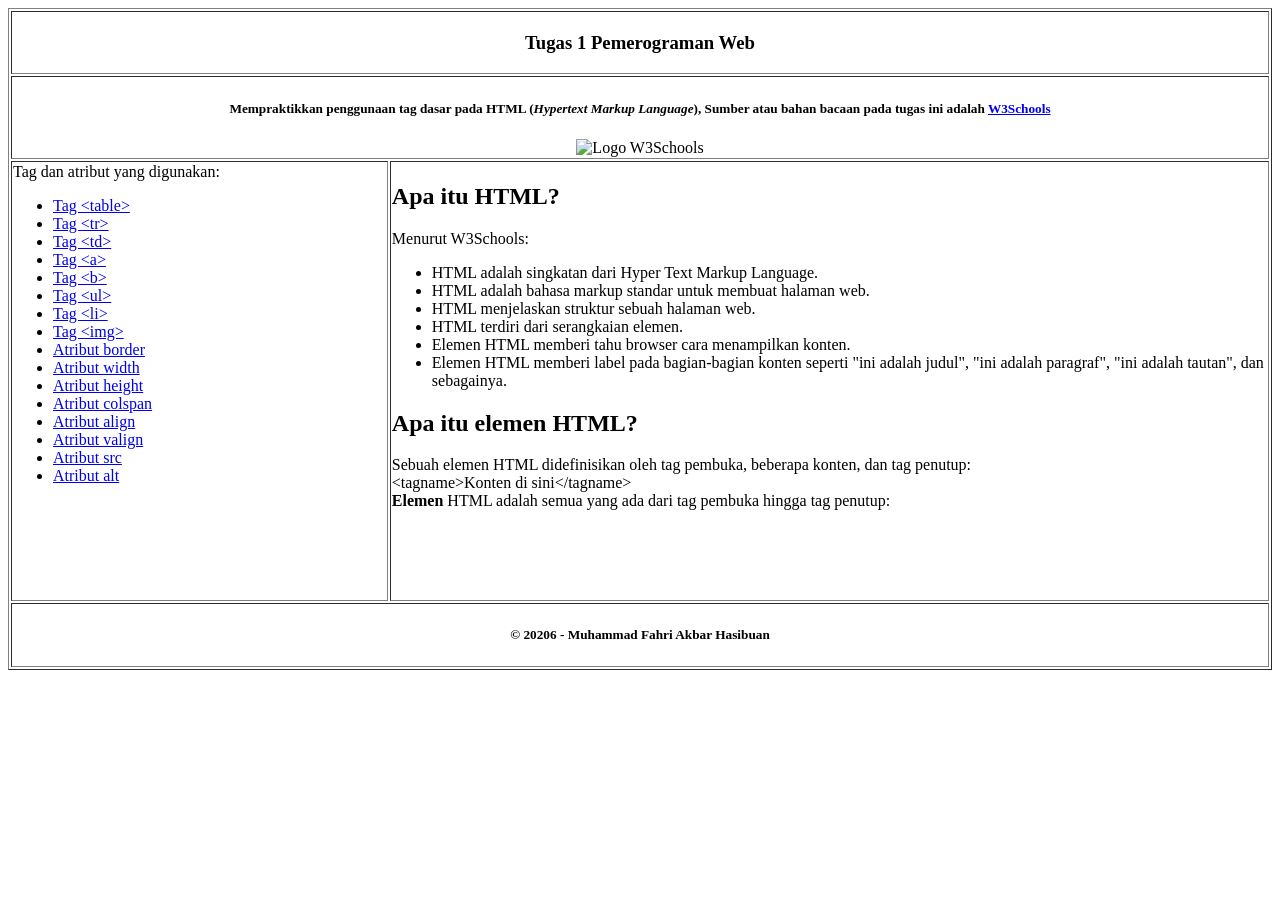
==== index.html @ f9653ac9 "Add files via upload" ====
<!DOCTYPE html>
<html lang="en">
<head>
    <meta charset="UTF-8">
    <meta name="viewport" content="width=device-width, initial-scale=1.0">
    <title>Tugas Pertemuan 1 Pemerograman Web</title>
</head>
<body>
    <table border="1" width="100%">
        <!-- Header -->
        <tr>
            <td align="center" colspan="2">
                <h3>Tugas 1 Pemerograman Web</h3>
            </td>
        </tr>
        <!-- Article -->
        <tr>
            <td align="center" colspan="2">
                <h5>Mempraktikkan penggunaan tag dasar pada HTML (<i>Hypertext Markup Language</i>), Sumber atau bahan bacaan pada tugas ini adalah
                    <a href="https://www.w3schools.com/">W3Schools</a>
                </h5>
                <img
                    src="https://upload.wikimedia.org/wikipedia/commons/thumb/a/a0/W3Schools_logo.svg/960px-W3Schools_logo.svg.png?utm_source=id.wikipedia.org&utm_campaign=index&utm_content=thumbnail"
                    alt="Logo W3Schools"
                    width="40">
            </td>
        </tr>
        <!-- Main Content -->
        <tr height="440">
            <!-- Sidebar -->
            <td width="30%" valign="top">
                Tag dan atribut yang digunakan:
                <br>
                <ul>
                    <li><a href="#">Tag &lt;table&gt;</a></li>
                    <li><a href="#">Tag &lt;tr&gt;</a></li>
                    <li><a href="#">Tag &lt;td&gt;</a></li>
                    <li><a href="#">Tag &lt;a&gt;</a></li>
                    <li><a href="#">Tag &lt;b&gt;</a></li>
                    <li><a href="#">Tag &lt;ul&gt;</a></li>
                    <li><a href="#">Tag &lt;li&gt;</a></li>
                    <li><a href="#">Tag &lt;img&gt;</a></li>
                    <li><a href="#">Atribut border</a></li>
                    <li><a href="#">Atribut width</a></li>
                    <li><a href="#">Atribut height</a></li>
                    <li><a href="#">Atribut colspan</a></li>
                    <li><a href="#">Atribut align</a></li>  
                    <li><a href="#">Atribut valign</a></li>
                    <li><a href="#">Atribut src</a></li>
                    <li><a href="#">Atribut alt</a></li>
                </ul>
            </td>
            <!-- Content -->
            <td width="70%" valign="top">
                <h2>Apa itu HTML?</h2>
                <p>Menurut W3Schools:</p>
                <ul>
                    <li>HTML adalah singkatan dari Hyper Text Markup Language.</li>
                    <li>HTML adalah bahasa markup standar untuk membuat halaman web.</li>
                    <li>HTML menjelaskan struktur sebuah halaman web.</li>
                    <li>HTML terdiri dari serangkaian elemen.</li>
                    <li>Elemen HTML memberi tahu browser cara menampilkan konten.</li>
                    <li>Elemen HTML memberi label pada bagian-bagian konten seperti "ini adalah judul", "ini adalah paragraf", "ini adalah tautan", dan sebagainya.</li>
                </ul>
                <h2>Apa itu elemen HTML?</h2>
                Sebuah elemen HTML didefinisikan oleh tag pembuka, beberapa konten, dan tag penutup:
                <br>
                &lt;tagname&gt;Konten di sini&lt;/tagname&gt;
                <br>
                <b>Elemen</b> HTML adalah semua yang ada dari tag pembuka hingga tag penutup:
            </td>
        </tr>
        <!-- Footer -->
        <tr>
            <td colspan="2" align="center">
                <h5>&copy; 20206 - Muhammad Fahri Akbar Hasibuan</h5>
            </td>
        </tr>
    </table>
</body>
</html>
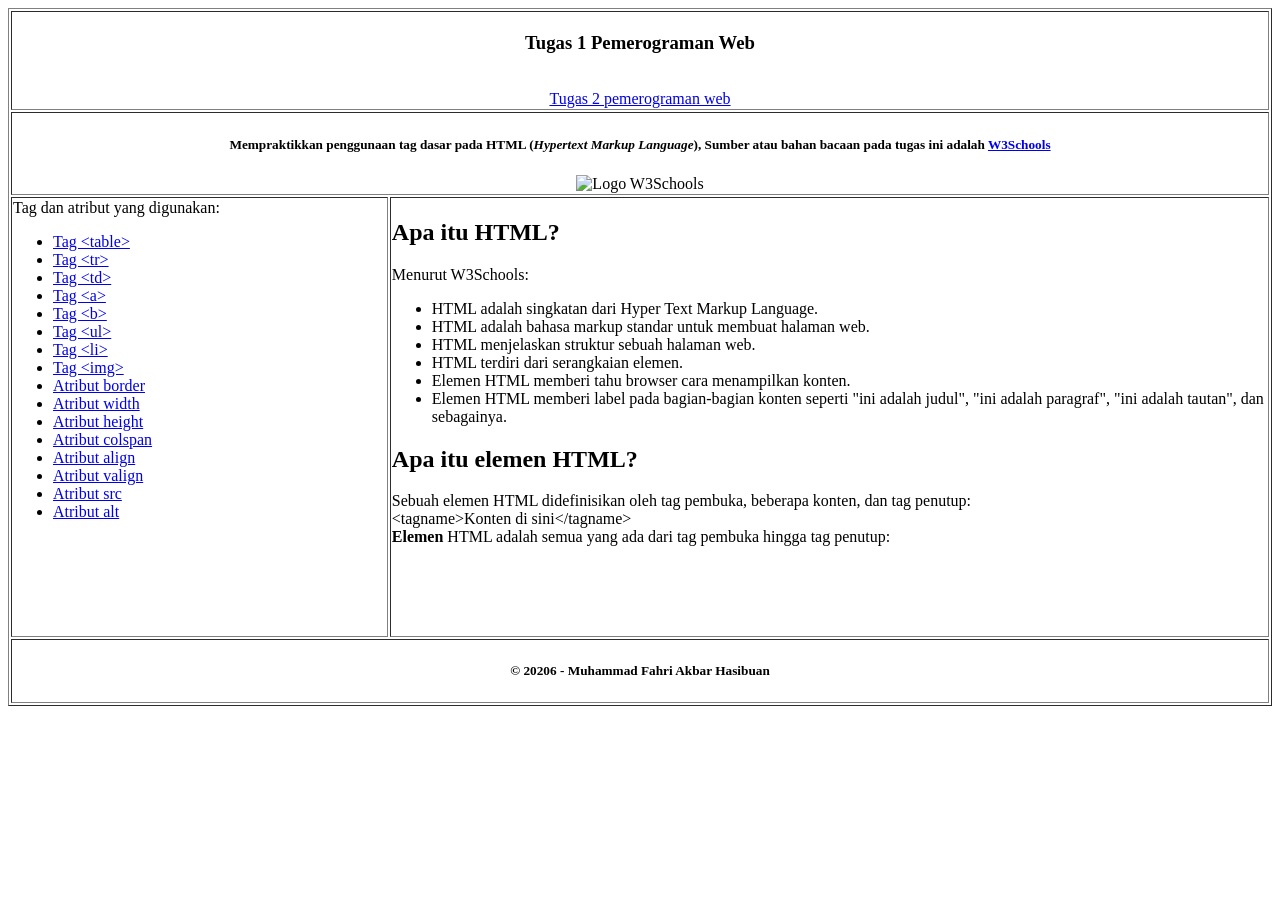
==== commit 5ce86aa5: "Update index.html" ====
--- a/index.html
+++ b/index.html
@@ -11,6 +11,8 @@
         <tr>
             <td align="center" colspan="2">
                 <h3>Tugas 1 Pemerograman Web</h3>
+                <br>
+                <a href="tugas2.html">Tugas 2 pemerograman web</a>
             </td>
         </tr>
         <!-- Article -->
@@ -78,4 +80,4 @@
         </tr>
     </table>
 </body>
-</html>+</html>
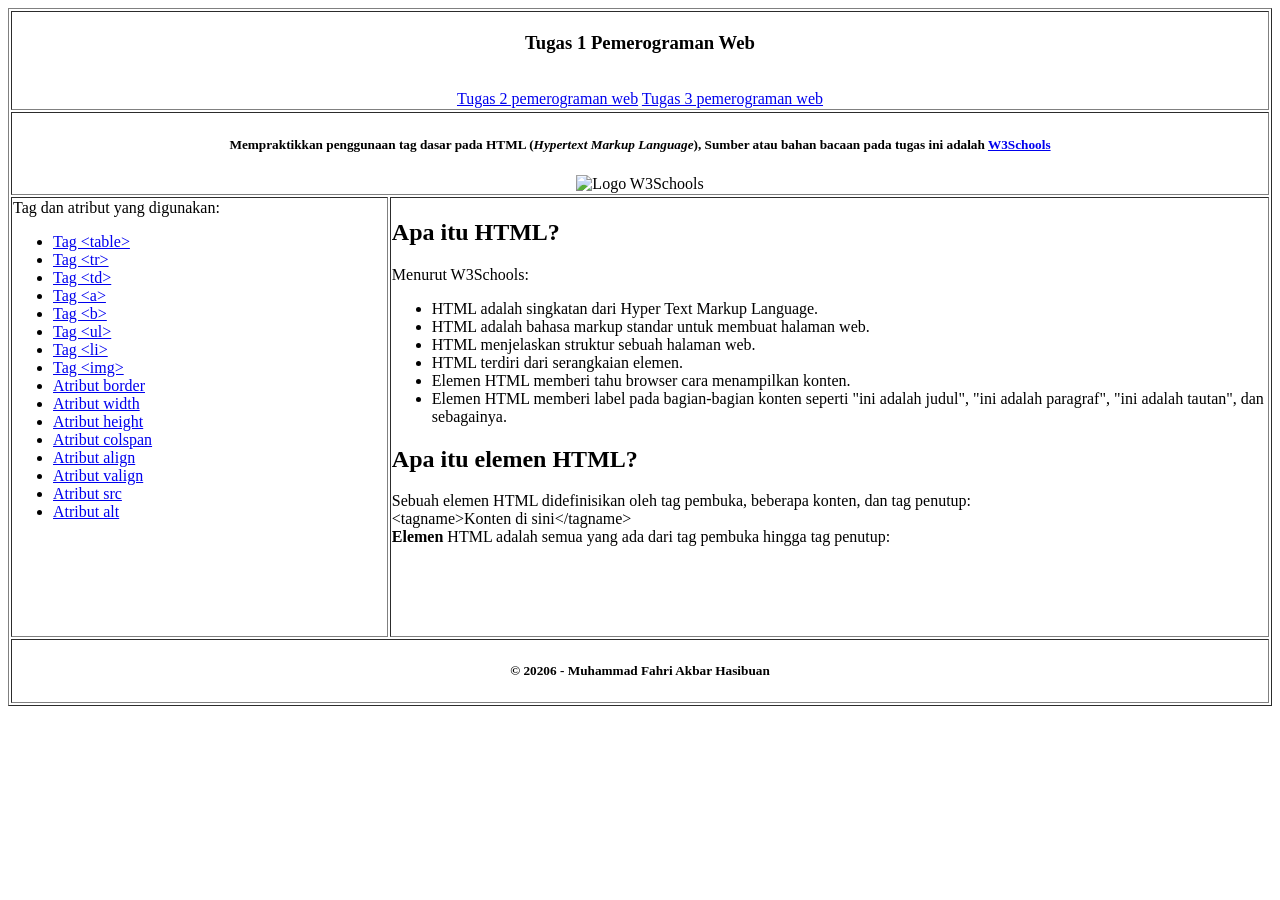
==== commit 16770ab2: "Add link to Tugas 3 in index.html Added link to Tugas 3 in the header section." ====
--- a/index.html
+++ b/index.html
@@ -13,6 +13,7 @@
                 <h3>Tugas 1 Pemerograman Web</h3>
                 <br>
                 <a href="tugas2.html">Tugas 2 pemerograman web</a>
+                <a href="tugas3.html">Tugas 3 pemerograman web</a>
             </td>
         </tr>
         <!-- Article -->
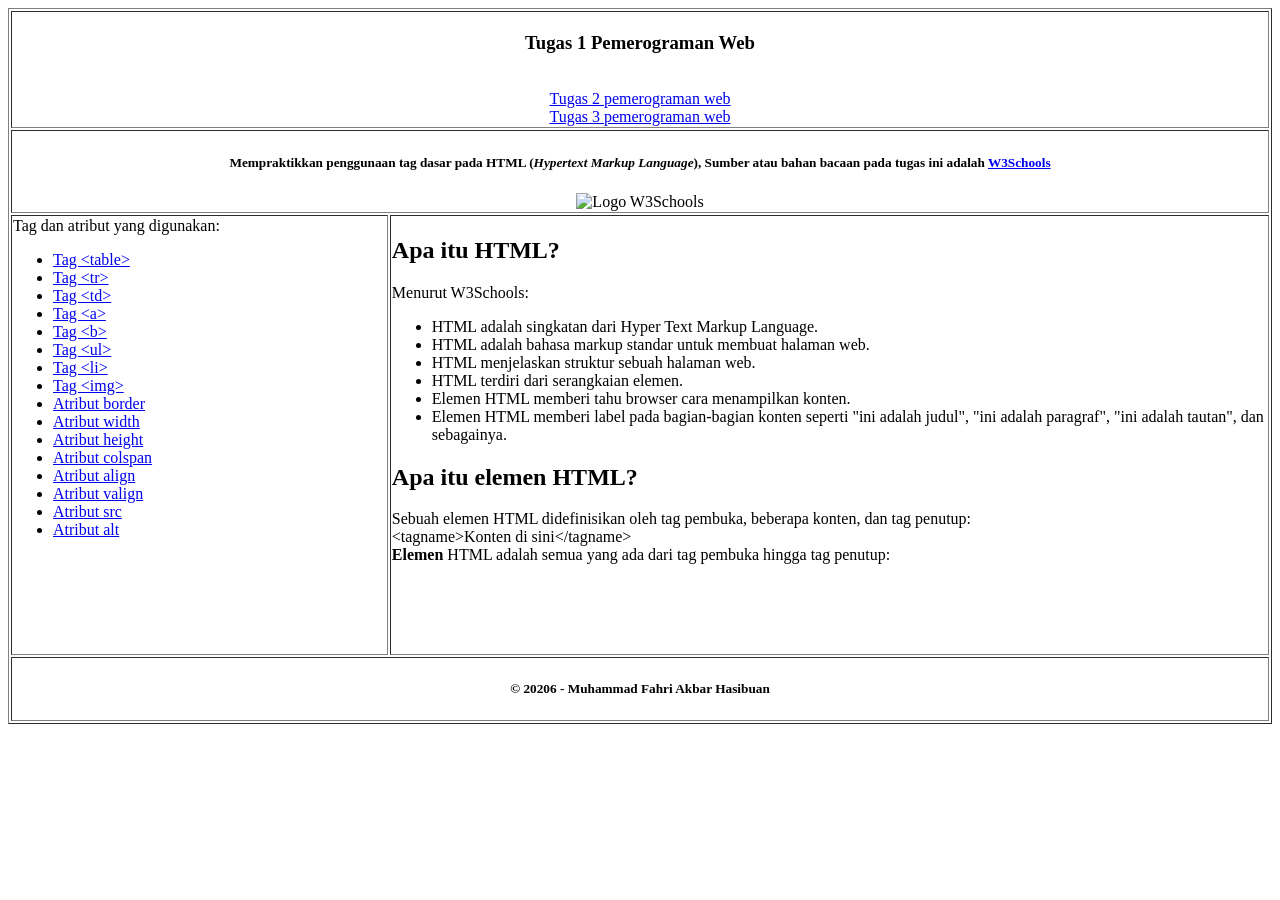
==== commit d9acd7e0: "Update index.html" ====
--- a/index.html
+++ b/index.html
@@ -13,6 +13,7 @@
                 <h3>Tugas 1 Pemerograman Web</h3>
                 <br>
                 <a href="tugas2.html">Tugas 2 pemerograman web</a>
+                <br>
                 <a href="tugas3.html">Tugas 3 pemerograman web</a>
             </td>
         </tr>
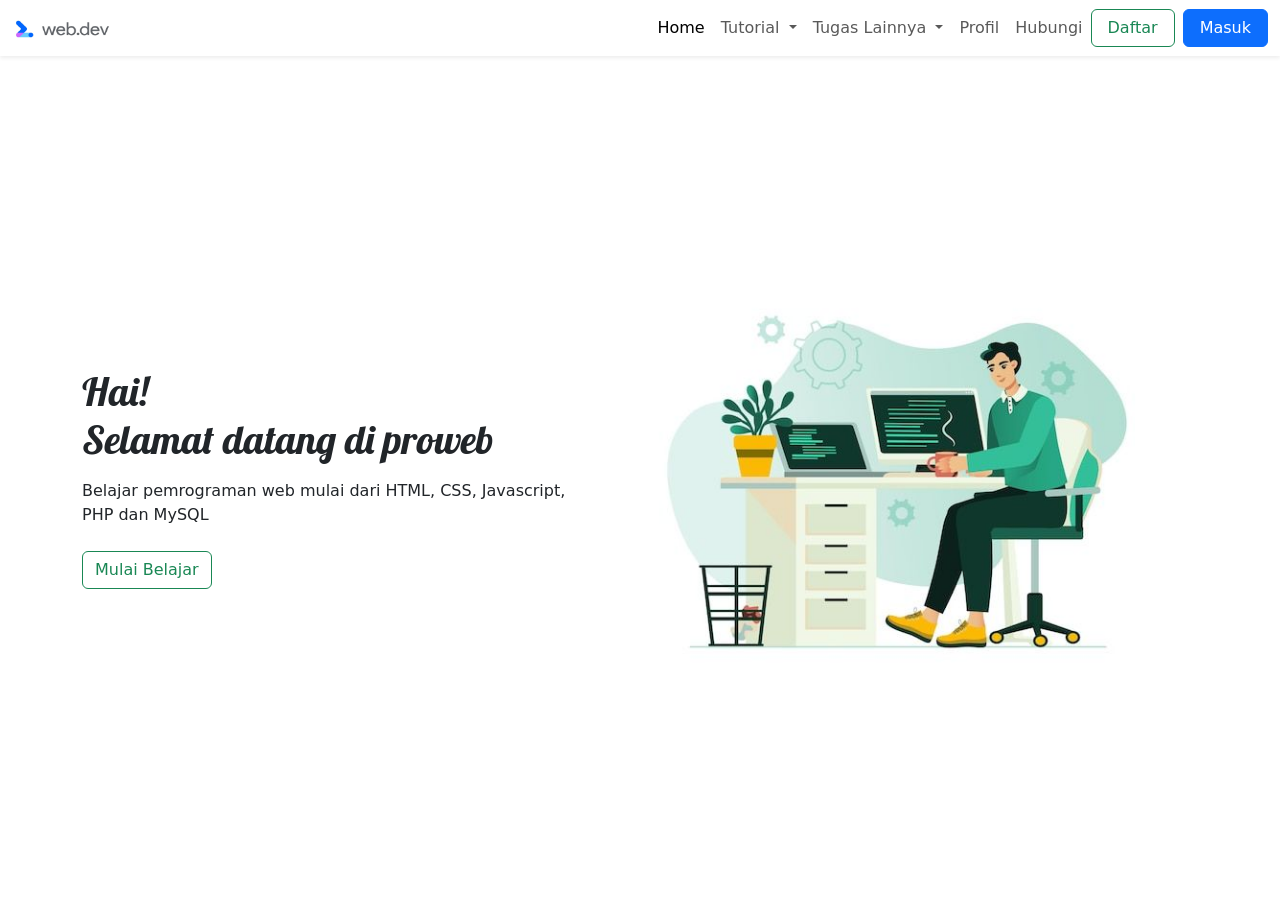
==== commit 4db9c57f: "Perbaikan Struktur Folder Bootstrap" ====
--- a/index.html
+++ b/index.html
@@ -1,85 +1,110 @@
 <!DOCTYPE html>
 <html lang="en">
+
 <head>
     <meta charset="UTF-8">
     <meta name="viewport" content="width=device-width, initial-scale=1.0">
-    <title>Tugas Pertemuan 1 Pemerograman Web</title>
+    <title>Tugas Bootstrap</title>
+
+    <link rel="stylesheet" href="assets/css/bootstrap.css">
+
+    <style>
+        @import url('https://fonts.googleapis.com/css2?family=Lobster&display=swap');
+    </style>
+
 </head>
+
 <body>
-    <table border="1" width="100%">
-        <!-- Header -->
-        <tr>
-            <td align="center" colspan="2">
-                <h3>Tugas 1 Pemerograman Web</h3>
-                <br>
-                <a href="tugas2.html">Tugas 2 pemerograman web</a>
-                <br>
-                <a href="tugas3.html">Tugas 3 pemerograman web</a>
-            </td>
-        </tr>
-        <!-- Article -->
-        <tr>
-            <td align="center" colspan="2">
-                <h5>Mempraktikkan penggunaan tag dasar pada HTML (<i>Hypertext Markup Language</i>), Sumber atau bahan bacaan pada tugas ini adalah
-                    <a href="https://www.w3schools.com/">W3Schools</a>
-                </h5>
-                <img
-                    src="https://upload.wikimedia.org/wikipedia/commons/thumb/a/a0/W3Schools_logo.svg/960px-W3Schools_logo.svg.png?utm_source=id.wikipedia.org&utm_campaign=index&utm_content=thumbnail"
-                    alt="Logo W3Schools"
-                    width="40">
-            </td>
-        </tr>
+    <section class="vh-100 d-flex flex-column">
+        <!-- Navbar -->
+        <nav class="navbar navbar-expand-lg bg-body-light shadow-sm">
+            <div class="container-fluid">
+                <a class="navbar-brand" href="#">
+                    <img src="img/icon.png" width="100" alt="">
+                </a>
+                <button class="navbar-toggler" type="button" data-bs-toggle="collapse"
+                    data-bs-target="#navbarSupportedContent" aria-controls="navbarSupportedContent"
+                    aria-expanded="false" aria-label="Toggle navigation">
+                    <span class="navbar-toggler-icon"></span>
+                </button>
+                <div class="collapse navbar-collapse" id="navbarSupportedContent">
+                    <ul class="navbar-nav ms-auto mb-2 mb-lg-0">
+                        <li class="nav-item">
+                            <a class="nav-link active" aria-current="page" href="#">Home</a>
+                        </li>
+
+                        <!-- Dropdown Tutorial -->
+                        <li class="nav-item dropdown">
+                            <a class="nav-link dropdown-toggle" href="#" role="button" data-bs-toggle="dropdown"
+                                aria-expanded="false">
+                                Tutorial
+                            </a>
+                            <ul class="dropdown-menu">
+                                <li><a class="dropdown-item" href="#">HTML</a></li>
+                                <li><a class="dropdown-item" href="#">CSS</a></li>
+                                <li><a class="dropdown-item" href="#">Javascript</a></li>
+                                <li>
+                                    <hr class="dropdown-divider">
+                                </li>
+                                <li><a class="dropdown-item" href="#">PHP</a></li>
+                                <li><a class="dropdown-item" href="#">MySQL</a></li>
+                            </ul>
+                        </li>
+
+                        <!-- Dropdown Tugas -->
+                        <li class="nav-item dropdown">
+                            <a class="nav-link dropdown-toggle" href="#" role="button" data-bs-toggle="dropdown"
+                                aria-expanded="false">
+                                Tugas Lainnya
+                            </a>
+                            <ul class="dropdown-menu">
+                                <li><a class="dropdown-item" href="tugas1/index.html">Tugas 1</a></li>
+                                <li><a class="dropdown-item" href="tugas2/index.html">Tugas 2</a></li>
+                                <li><a class="dropdown-item" href="tugas3/index.html">Tugas 3</a></li>
+                            </ul>
+                        </li>
+
+                        <li class="nav-item">
+                            <a class="nav-link" href="#">Profil</a>
+                        </li>
+
+                        <li class="nav-item">
+                            <a class="nav-link" href="#">Hubungi</a>
+                        </li>
+
+                        <!-- <li class="nav-item">
+                            <a class="nav-link disabled" aria-disabled="true">Disabled</a>
+                        </li> -->
+                    </ul>
+                    <div class="d-flex flex-column flex-md-row">
+                        <button
+                            class="btn px-3 btn-outline-success d-sm-block w-100 w-md-25 d-md-inline mb-2 mb-md-0 me-md-2"
+                            type="button">Daftar</button>
+                        <button class="btn px-3 btn-primary d-sm-block w-100 w-md-auto d-md-inline"
+                            type="button">Masuk</button>
+                    </div>
+                </div>
+            </div>
+        </nav>
+
         <!-- Main Content -->
-        <tr height="440">
-            <!-- Sidebar -->
-            <td width="30%" valign="top">
-                Tag dan atribut yang digunakan:
-                <br>
-                <ul>
-                    <li><a href="#">Tag &lt;table&gt;</a></li>
-                    <li><a href="#">Tag &lt;tr&gt;</a></li>
-                    <li><a href="#">Tag &lt;td&gt;</a></li>
-                    <li><a href="#">Tag &lt;a&gt;</a></li>
-                    <li><a href="#">Tag &lt;b&gt;</a></li>
-                    <li><a href="#">Tag &lt;ul&gt;</a></li>
-                    <li><a href="#">Tag &lt;li&gt;</a></li>
-                    <li><a href="#">Tag &lt;img&gt;</a></li>
-                    <li><a href="#">Atribut border</a></li>
-                    <li><a href="#">Atribut width</a></li>
-                    <li><a href="#">Atribut height</a></li>
-                    <li><a href="#">Atribut colspan</a></li>
-                    <li><a href="#">Atribut align</a></li>  
-                    <li><a href="#">Atribut valign</a></li>
-                    <li><a href="#">Atribut src</a></li>
-                    <li><a href="#">Atribut alt</a></li>
-                </ul>
-            </td>
-            <!-- Content -->
-            <td width="70%" valign="top">
-                <h2>Apa itu HTML?</h2>
-                <p>Menurut W3Schools:</p>
-                <ul>
-                    <li>HTML adalah singkatan dari Hyper Text Markup Language.</li>
-                    <li>HTML adalah bahasa markup standar untuk membuat halaman web.</li>
-                    <li>HTML menjelaskan struktur sebuah halaman web.</li>
-                    <li>HTML terdiri dari serangkaian elemen.</li>
-                    <li>Elemen HTML memberi tahu browser cara menampilkan konten.</li>
-                    <li>Elemen HTML memberi label pada bagian-bagian konten seperti "ini adalah judul", "ini adalah paragraf", "ini adalah tautan", dan sebagainya.</li>
-                </ul>
-                <h2>Apa itu elemen HTML?</h2>
-                Sebuah elemen HTML didefinisikan oleh tag pembuka, beberapa konten, dan tag penutup:
-                <br>
-                &lt;tagname&gt;Konten di sini&lt;/tagname&gt;
-                <br>
-                <b>Elemen</b> HTML adalah semua yang ada dari tag pembuka hingga tag penutup:
-            </td>
-        </tr>
-        <!-- Footer -->
-        <tr>
-            <td colspan="2" align="center">
-                <h5>&copy; 20206 - Muhammad Fahri Akbar Hasibuan</h5>
-            </td>
-        </tr>
-    </table>
+        <div class="container flex-grow-1">
+            <div class="row h-100">
+                <div class="col align-self-center">
+                    <h1 style="font-family: 'Lobster';">Hai! <br> Selamat datang di proweb</h1>
+                    <p class="mt-3 mb-4">
+                        Belajar pemrograman web mulai dari HTML, CSS, Javascript, PHP dan MySQL
+                    </p>
+                    <a href="" class="btn btn-outline-success">Mulai Belajar</a>
+                </div>
+                <div class="col align-self-center d-none d-md-block d-xl-block">
+                    <img src="img/hero.jpg" width="600" alt="">
+                </div>
+            </div>
+        </div>
+    </section>
+
+    <script src="assets/js/bootstrap.bundle.js"></script>
 </body>
-</html>
+
+</html>
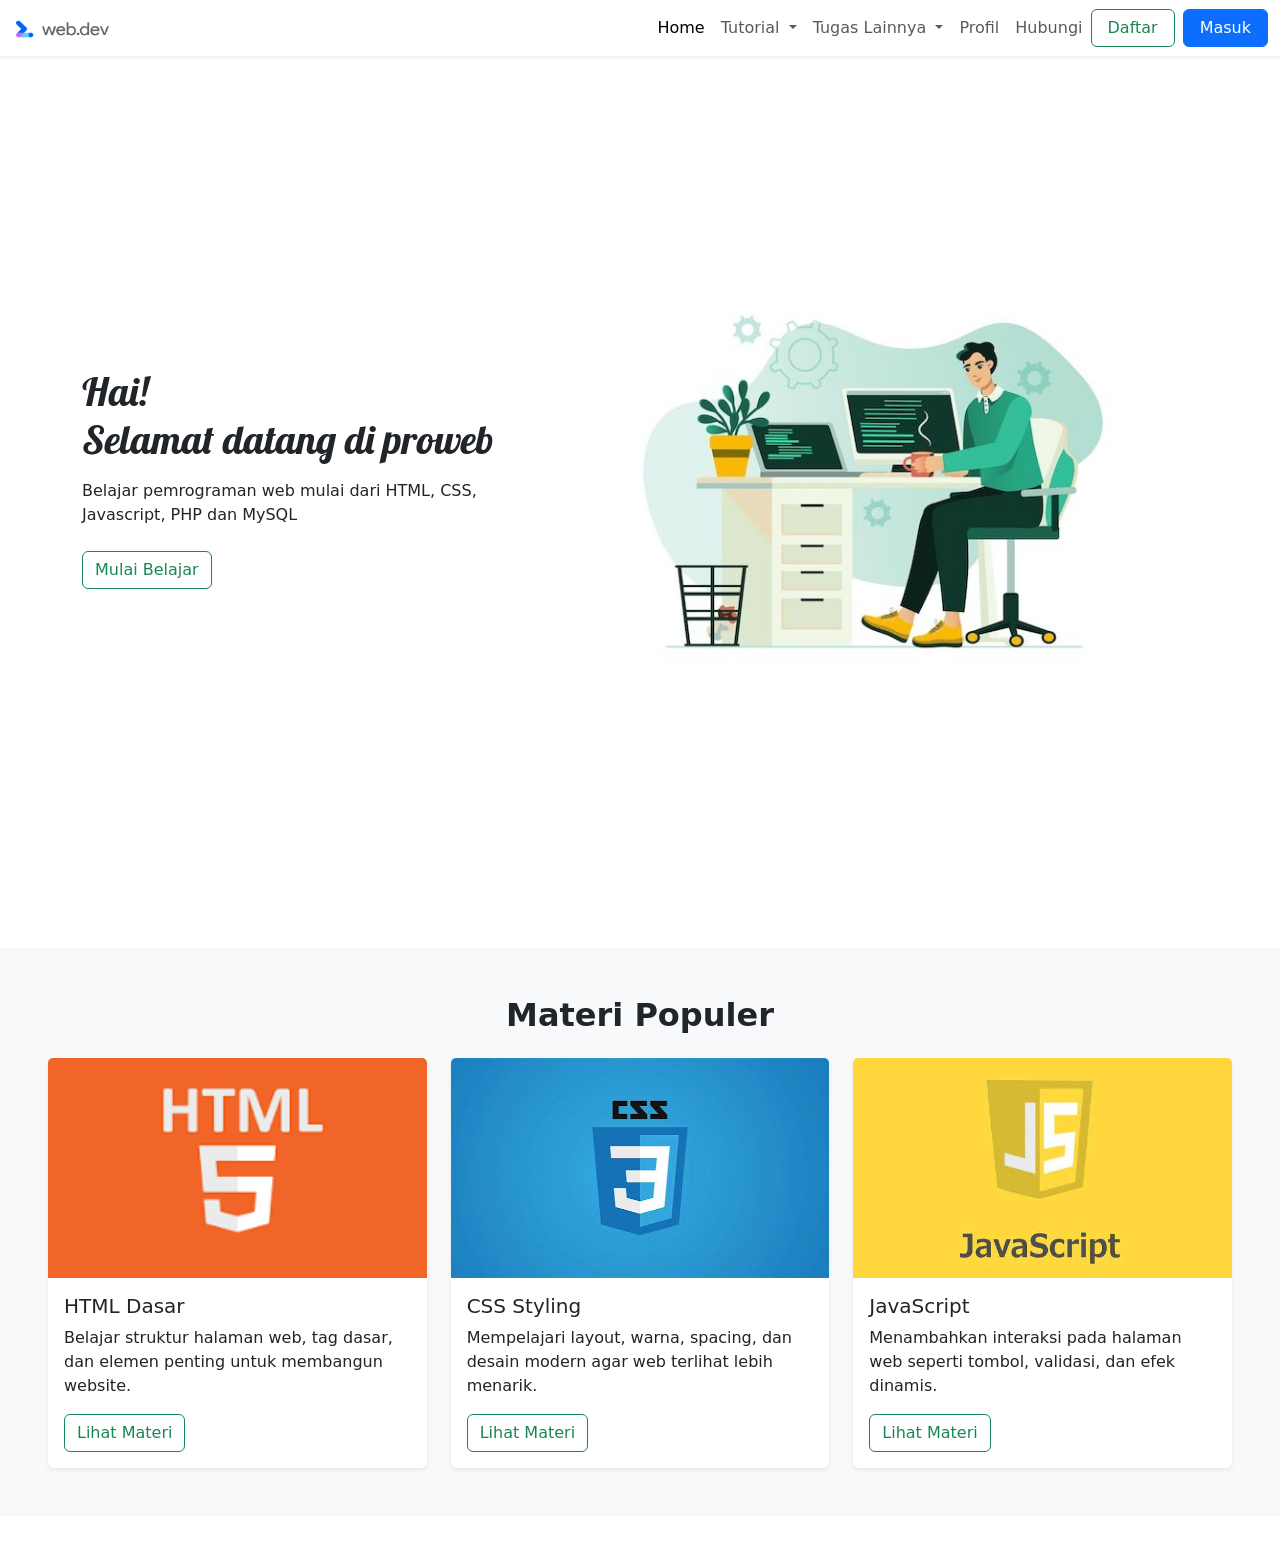
==== commit ab380df8: "Refactor index.html for layout and content updates Updated the HTML structure, improved layout, and " ====
--- a/index.html
+++ b/index.html
@@ -15,7 +15,7 @@
 </head>
 
 <body>
-    <section class="vh-100 d-flex flex-column">
+    <div class="d-flex flex-column min-vh-100">
         <!-- Navbar -->
         <nav class="navbar navbar-expand-lg bg-body-light shadow-sm">
             <div class="container-fluid">
@@ -58,9 +58,9 @@
                                 Tugas Lainnya
                             </a>
                             <ul class="dropdown-menu">
-                                <li><a class="dropdown-item" href="tugas1/index.html">Tugas 1</a></li>
-                                <li><a class="dropdown-item" href="tugas2/index.html">Tugas 2</a></li>
-                                <li><a class="dropdown-item" href="tugas3/index.html">Tugas 3</a></li>
+                                <li><a class="dropdown-item" href="#">Tugas 1</a></li>
+                                <li><a class="dropdown-item" href="#">Tugas 2</a></li>
+                                <li><a class="dropdown-item" href="#">Tugas 3</a></li>
                             </ul>
                         </li>
 
@@ -88,17 +88,58 @@
         </nav>
 
         <!-- Main Content -->
-        <div class="container flex-grow-1">
-            <div class="row h-100">
+        <main class="container flex-grow-1 d-flex align-items-center">
+            <div class="row h-100 w-100 align-items-center">
                 <div class="col align-self-center">
                     <h1 style="font-family: 'Lobster';">Hai! <br> Selamat datang di proweb</h1>
                     <p class="mt-3 mb-4">
                         Belajar pemrograman web mulai dari HTML, CSS, Javascript, PHP dan MySQL
                     </p>
-                    <a href="" class="btn btn-outline-success">Mulai Belajar</a>
+                    <a href="#materi" class="btn btn-outline-success">Mulai Belajar</a>
                 </div>
                 <div class="col align-self-center d-none d-md-block d-xl-block">
                     <img src="img/hero.jpg" width="600" alt="">
+                </div>
+            </div>
+        </main>
+    </div>
+
+    <section id="materi" class="p-5 my-5 bg-body-tertiary">
+        <div class="text-center mb-4">
+            <h2 class="fw-bold">Materi Populer</h2>
+        </div>
+
+        <div class="row g-4">
+            <div class="col-md-4">
+                <div class="card h-100 shadow-sm border-0">
+                    <img src="img/html.png" class="card-img-top" alt="HTML" style="height: 220px; object-fit: cover;">
+                    <div class="card-body">
+                        <h5 class="card-title">HTML Dasar</h5>
+                        <p class="card-text">Belajar struktur halaman web, tag dasar, dan elemen penting untuk membangun website.</p>
+                        <a class="btn btn-outline-success">Lihat Materi</a>
+                    </div>
+                </div>
+            </div>
+
+            <div class="col-md-4">
+                <div class="card h-100 shadow-sm border-0">
+                    <img src="img/css.png" class="card-img-top" alt="CSS" style="height: 220px; object-fit: cover;">
+                    <div class="card-body">
+                        <h5 class="card-title">CSS Styling</h5>
+                        <p class="card-text">Mempelajari layout, warna, spacing, dan desain modern agar web terlihat lebih menarik.</p>
+                        <a class="btn btn-outline-success">Lihat Materi</a>
+                    </div>
+                </div>
+            </div>
+
+            <div class="col-md-4">
+                <div class="card h-100 shadow-sm border-0">
+                    <img src="img/js.png" class="card-img-top" alt="JavaScript" style="height: 220px; object-fit: cover;">
+                    <div class="card-body">
+                        <h5 class="card-title">JavaScript</h5>
+                        <p class="card-text">Menambahkan interaksi pada halaman web seperti tombol, validasi, dan efek dinamis.</p>
+                        <a class="btn btn-outline-success">Lihat Materi</a>
+                    </div>
                 </div>
             </div>
         </div>
@@ -107,4 +148,4 @@
     <script src="assets/js/bootstrap.bundle.js"></script>
 </body>
 
-</html>+</html>
